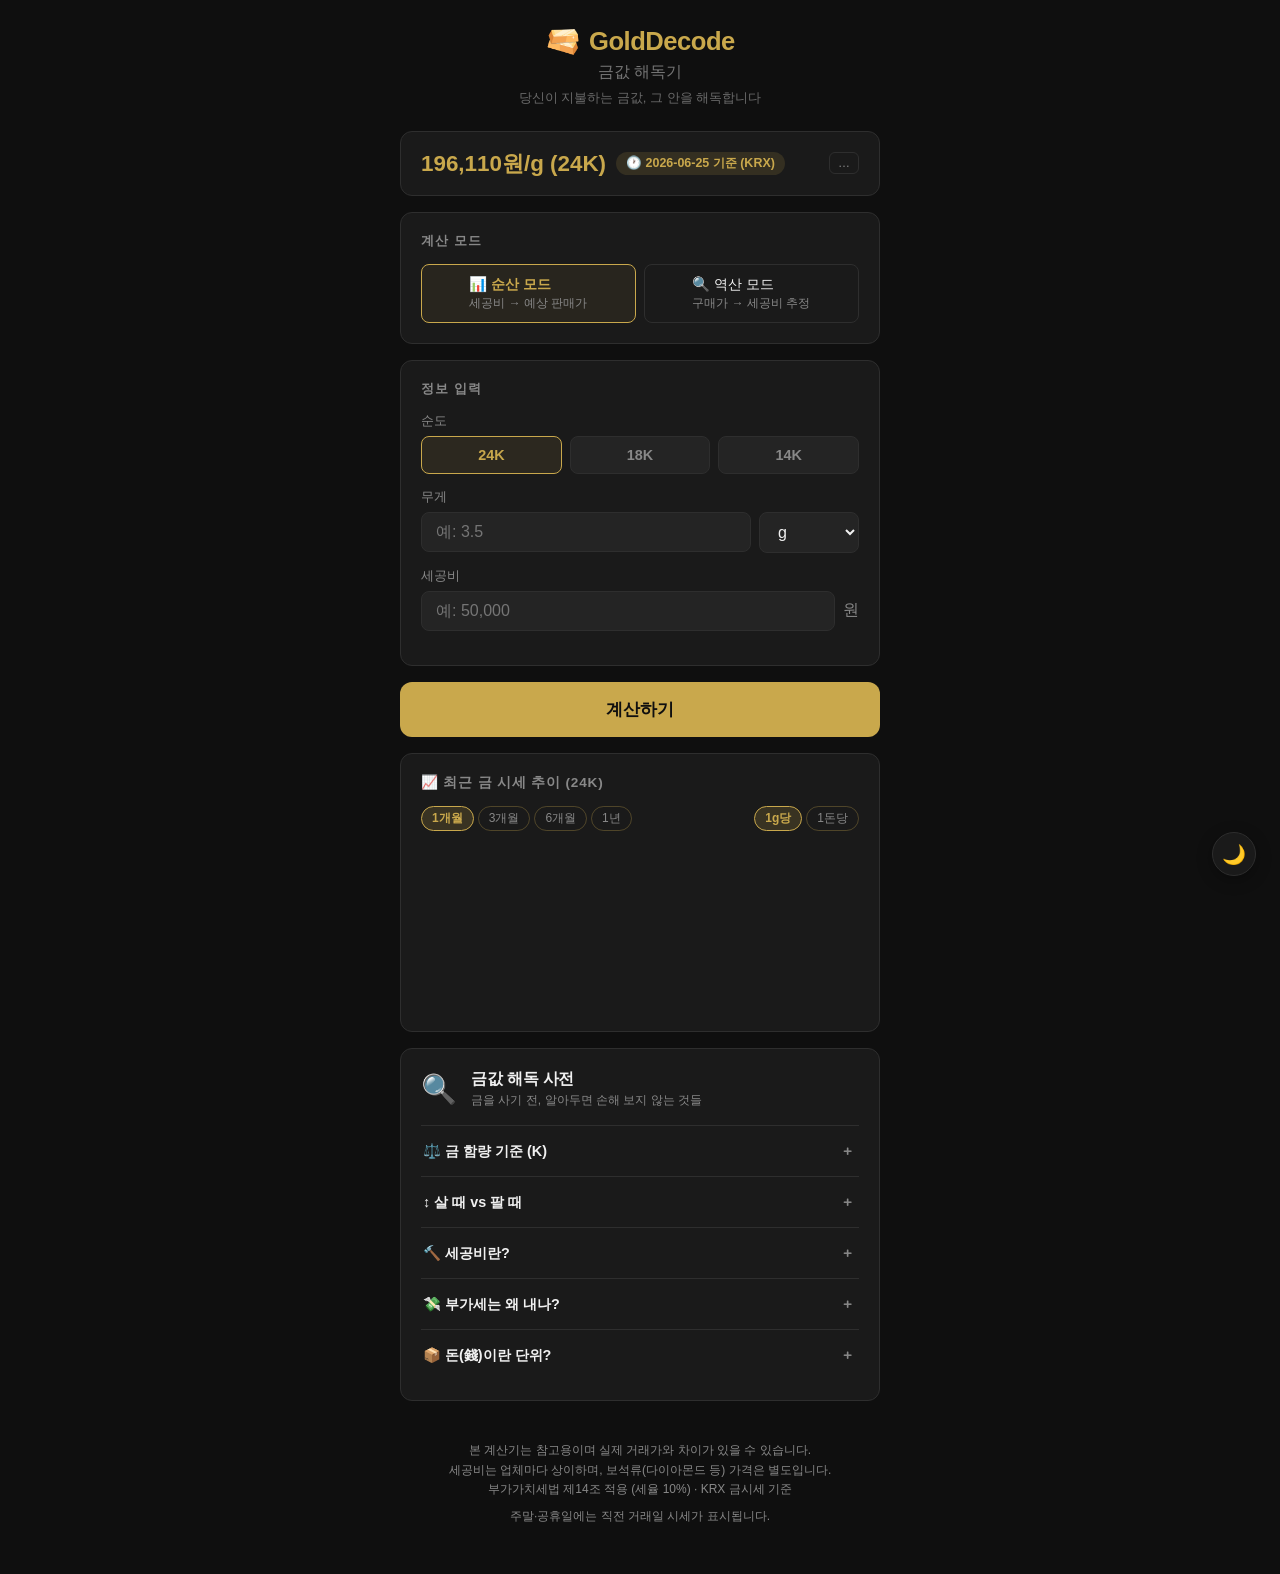
==== index.html @ aa951c3d "Make 1-month the default chart period Set the default chart period to 1 month by moving the 'active'" ====
<!DOCTYPE html>
<html lang="ko">
<head>
  <meta charset="UTF-8" />
  <meta name="viewport" content="width=device-width, initial-scale=1.0" />
  <title>GoldDecode — 금값 해독기</title>
  <meta name="description" content="실시간 금 시세 기반 세공비 역산 · 예상 판매가 계산기" />
  <link rel="icon" href="gold.ico" type="image/x-icon" />
  <link rel="stylesheet" href="style.css" />
</head>
<body>

  <!-- 테마 토글 (우측 하단 고정) -->
  <button id="theme-toggle" class="theme-toggle" title="라이트/다크 모드 전환" aria-label="테마 전환">🌙</button>

  <!-- 헤더 -->
  <header class="app-header">
    <h1 class="app-title"><img src="gold.png" alt="금괴" class="title-icon" />GoldDecode</h1>
    <p class="app-subtitle">금값 해독기</p>
    <p class="app-slogan">당신이 지불하는 금값, 그 안을 해독합니다</p>
  </header>

  <!-- 실시간 시세 카드 -->
  <div class="spot-card">
    <div id="spot-info" style="display:none;">
      <div style="display:flex;align-items:center;gap:10px;flex-wrap:nowrap;min-width:0;">
        <span id="spot-price-display" class="spot-price-text" style="white-space:nowrap;">-</span>
        <span id="spot-badge" class="spot-badge" style="white-space:nowrap;">-</span>
      </div>
      <button id="spot-edit-btn" class="spot-edit-btn" title="시세 직접 입력">…</button>
    </div>
    <div id="spot-manual-row" class="spot-manual-row" style="display:none;">
      <label for="spot-manual">직접 입력</label>
      <input type="text" id="spot-manual" placeholder="예: 196,000" inputmode="numeric" style="max-width:160px;" />
      <span style="font-size:0.85rem;color:var(--text-muted);">원/g</span>
    </div>
  </div>

  <!-- 모드 선택 -->
  <div class="card">
    <div class="card-title">계산 모드</div>
    <div class="mode-toggle">
      <label>
        <input type="radio" name="mode" value="forward" checked />
        <span class="mode-label-text">📊 순산 모드<br/><small style="font-weight:400;color:var(--text-muted);font-size:0.75rem;">세공비 → 예상 판매가</small></span>
      </label>
      <label>
        <input type="radio" name="mode" value="reverse" />
        <span class="mode-label-text">🔍 역산 모드<br/><small style="font-weight:400;color:var(--text-muted);font-size:0.75rem;">구매가 → 세공비 추정</small></span>
      </label>
    </div>
  </div>

  <!-- 입력 폼 -->
  <div class="card">
    <div class="card-title">정보 입력</div>

    <!-- 순도 선택 -->
    <div class="form-row">
      <label class="form-label">순도</label>
      <div class="purity-group">
        <button class="purity-btn active" data-purity="24K">24K</button>
        <button class="purity-btn" data-purity="18K">18K</button>
        <button class="purity-btn" data-purity="14K">14K</button>
      </div>
    </div>

    <!-- 무게 -->
    <div class="form-row">
      <label class="form-label" for="weight-input">무게</label>
      <div class="input-group">
        <input type="number" id="weight-input" placeholder="예: 3.5" min="0" step="0.01" />
        <select id="weight-unit">
          <option value="g">g</option>
          <option value="don">돈</option>
        </select>
      </div>
    </div>

    <!-- 순산 모드 필드 -->
    <div id="forward-fields">
      <div class="form-row">
        <label class="form-label" for="workmanship-input">세공비</label>
        <div class="input-group">
          <input type="text" id="workmanship-input" placeholder="예: 50,000" inputmode="numeric" />
          <span style="color:var(--text-muted);white-space:nowrap;">원</span>
        </div>
      </div>
    </div>

    <!-- 역산 모드 필드 -->
    <div id="reverse-fields" style="display:none;">
      <div class="form-row">
        <label class="form-label" for="actual-price-input">실제 구매가</label>
        <div class="input-group">
          <input type="text" id="actual-price-input" placeholder="예: 750,000" inputmode="numeric" />
          <span style="color:var(--text-muted);white-space:nowrap;">원</span>
        </div>
      </div>
    </div>
  </div>

  <!-- 계산 버튼 -->
  <button class="calc-btn" id="calc-btn">계산하기</button>

  <!-- 결과 -->
  <div class="result-section" id="result-section">
    <div class="card-title">📊 계산 결과</div>
    <div class="result-row">
      <span>순금 원가</span>
      <span class="result-value" id="result-gold-cost">-</span>
    </div>
    <div class="result-row">
      <span>부가세 (10%)</span>
      <span class="result-value" id="result-vat">-</span>
    </div>
    <div class="result-row">
      <span>세공비</span>
      <span class="result-value" id="result-workmanship">-</span>
    </div>
    <div class="result-row total">
      <span>최종 가격</span>
      <span class="result-value" id="result-total">-</span>
    </div>
    <p class="result-note" id="result-note"></p>
  </div>

  <!-- 정보 카드 섹션 -->
  <section class="info-section">

    <!-- 금 시세 추이 (최상단) -->
    <div class="info-card">
      <div class="info-card-title">📈 최근 금 시세 추이 (24K)</div>
      <div class="chart-filters">
        <div class="chart-filter-group" id="chart-period-group">
          <button class="chart-filter-btn active" data-period="1">1개월</button>
          <button class="chart-filter-btn" data-period="3">3개월</button>
          <button class="chart-filter-btn" data-period="6">6개월</button>
          <button class="chart-filter-btn" data-period="12">1년</button>
        </div>
        <div class="chart-filter-group" id="chart-unit-group">
          <button class="chart-filter-btn active" data-unit="g">1g당</button>
          <button class="chart-filter-btn" data-unit="don">1돈당</button>
        </div>
      </div>
      <div class="chart-wrap">
        <svg id="price-chart" width="100%" viewBox="0 0 600 220" preserveAspectRatio="xMidYMid meet"></svg>
        <div id="chart-tooltip" class="chart-tooltip" style="display:none;"></div>
      </div>
      <p class="info-note" id="chart-note"></p>
    </div>

    <!-- 해독 사전 -->
    <div class="info-card dict-card">
      <div class="dict-header">
        <span class="dict-icon">🔍</span>
        <div>
          <div class="dict-title">금값 해독 사전</div>
          <div class="dict-sub">금을 사기 전, 알아두면 손해 보지 않는 것들</div>
        </div>
      </div>

      <details class="dict-item">
        <summary class="dict-summary">⚖️ 금 함량 기준 (K)</summary>
        <div class="dict-body">
          <div class="purity-info-grid">
            <div class="purity-info-item">
              <div class="purity-badge" style="background:rgba(201,168,76,0.2);border-color:var(--gold);">24K</div>
              <div class="purity-detail">
                <span class="purity-pct">99.9%</span>
                <span class="purity-desc">순금. 변형이 쉬워 주로 골드바·투자용</span>
              </div>
            </div>
            <div class="purity-info-item">
              <div class="purity-badge" style="background:rgba(201,168,76,0.12);border-color:#a88c40;">18K</div>
              <div class="purity-detail">
                <span class="purity-pct">75.0%</span>
                <span class="purity-desc">악세사리에 가장 많이 쓰임. 내구성·광택 균형</span>
              </div>
            </div>
            <div class="purity-info-item">
              <div class="purity-badge" style="background:rgba(201,168,76,0.08);border-color:#7a6430;">14K</div>
              <div class="purity-detail">
                <span class="purity-pct">58.5%</span>
                <span class="purity-desc">단단하고 저렴. 일상용 반지·팔찌에 적합</span>
              </div>
            </div>
          </div>
        </div>
      </details>

      <details class="dict-item">
        <summary class="dict-summary">↕️ 살 때 vs 팔 때</summary>
        <div class="dict-body">
          <table class="info-table">
            <thead>
              <tr><th></th><th>살 때</th><th>팔 때</th></tr>
            </thead>
            <tbody>
              <tr><td>기준</td><td>시세 + 부가세 + 세공비</td><td>시세 × 순도 × 무게</td></tr>
              <tr><td>부가세</td><td>포함 (소비자 부담)</td><td>없음</td></tr>
              <tr><td>세공비</td><td>포함</td><td>미포함</td></tr>
              <tr class="info-table-highlight"><td>결론</td><td colspan="2">살 때보다 팔 때 20~40% 손해가 일반적</td></tr>
            </tbody>
          </table>
          <p class="info-note" style="margin-top:10px;">💡 세공비·부가세는 되돌려받지 못해, 구매 직후 되팔면 손실이 큽니다.</p>
        </div>
      </details>

      <details class="dict-item">
        <summary class="dict-summary">🔨 세공비란?</summary>
        <div class="dict-body">
          <p class="dict-text">세공비는 금 원자재를 반지·목걸이 등의 형태로 가공하는 데 드는 인건비·기술료입니다.</p>
          <p class="dict-text">같은 무게의 금이라도 세공비는 디자인 복잡도, 업체, 브랜드에 따라 수만~수십만 원까지 차이가 납니다.</p>
          <p class="info-note" style="margin-top:8px;">💡 순금 원가 대비 세공비 비율이 <strong>30% 이하</strong>면 합리적, <strong>50% 이상</strong>이면 비싼 편입니다.</p>
        </div>
      </details>

      <details class="dict-item">
        <summary class="dict-summary">💸 부가세는 왜 내나?</summary>
        <div class="dict-body">
          <p class="dict-text">금 악세사리는 소비재로 분류되어 구매 시 <strong>부가가치세 10%</strong>가 붙습니다 (부가가치세법 제14조).</p>
          <p class="dict-text">반면 순금 골드바는 금융투자 상품으로 취급해 부가세가 면제되는 경우도 있습니다.</p>
          <p class="info-note" style="margin-top:8px;">💡 팔 때는 부가세를 돌려받지 못합니다. 투자 목적이라면 골드바·KRX 금시장을 고려하세요.</p>
        </div>
      </details>

      <details class="dict-item">
        <summary class="dict-summary">📦 돈(錢)이란 단위?</summary>
        <div class="dict-body">
          <p class="dict-text">돈(錢)은 한국 전통 무게 단위로, <strong>1돈 = 3.75g</strong>입니다.</p>
          <p class="dict-text">금방에서는 보통 돈 단위로 가격을 표시합니다. 예를 들어 반지 한 개가 "2돈짜리"라면 7.5g입니다.</p>
        </div>
      </details>
    </div>

  </section>

  <!-- 푸터 -->
  <footer>
    <p>본 계산기는 참고용이며 실제 거래가와 차이가 있을 수 있습니다.</p>
    <p>세공비는 업체마다 상이하며, 보석류(다이아몬드 등) 가격은 별도입니다.</p>
    <p>부가가치세법 제14조 적용 (세율 10%) · KRX 금시세 기준</p>
    <p style="margin-top:8px;">주말·공휴일에는 직전 거래일 시세가 표시됩니다.</p>
  </footer>

  <script src="config.js"></script>
  <script src="main.js"></script>
</body>
</html>
---- style.css ----
:root {
  --gold: #C9A84C;
  --gold-light: #E8D08A;
  --gold-dark: #8B6914;
  --bg: #0f0f0f;
  --bg-card: #1a1a1a;
  --surface: #1a1a1a;
  --surface2: #242424;
  --border: #2e2e2e;
  --text: #f0f0f0;
  --text-muted: #888;
  --input-bg: #242424;
  --red: #e05252;
  --green: #52c98a;
  --radius: 12px;
  --shadow: 0 4px 24px rgba(0,0,0,0.5);
}

body.light {
  --gold: #8B6A14;
  --gold-light: #C9A84C;
  --gold-dark: #5C4509;
  --bg: #FAFAF8;
  --bg-card: #F0ECE4;
  --surface: #F0ECE4;
  --surface2: #E4DFD6;
  --input-bg: #FFFFFF;
  --border: #D8D2C8;
  --text: #1C1916;
  --text-muted: #6B6257;
  --red: #B83232;
  --green: #2A7A52;
  --shadow: 0 4px 24px rgba(0,0,0,0.07);
}

*, *::before, *::after { box-sizing: border-box; margin: 0; padding: 0; }

body {
  background: var(--bg);
  color: var(--text);
  font-family: 'Pretendard', 'Apple SD Gothic Neo', 'Noto Sans KR', sans-serif;
  min-height: 100vh;
  display: flex;
  flex-direction: column;
  align-items: center;
  padding: 24px 16px 48px;
}

/* ── 헤더 ── */
.app-header {
  width: 100%;
  max-width: 480px;
  text-align: center;
  margin-bottom: 24px;
}

.theme-toggle {
  position: fixed;
  bottom: 24px;
  right: 24px;
  z-index: 100;
  background: var(--surface);
  border: 1px solid var(--border);
  border-radius: 50%;
  width: 44px;
  height: 44px;
  font-size: 1.2rem;
  cursor: pointer;
  display: flex;
  align-items: center;
  justify-content: center;
  box-shadow: 0 4px 16px rgba(0,0,0,0.3);
  transition: background 0.2s, border-color 0.2s, box-shadow 0.2s;
}

.theme-toggle:hover {
  border-color: var(--gold);
  box-shadow: 0 4px 20px rgba(201,168,76,0.3);
}

.app-title {
  font-size: 1.6rem;
  font-weight: 800;
  color: var(--gold);
  letter-spacing: -0.5px;
  display: flex;
  align-items: center;
  justify-content: center;
  gap: 8px;
}

.title-icon {
  width: 1.4em;
  height: 1.4em;
  object-fit: contain;
  flex-shrink: 0;
}

.app-subtitle {
  font-size: 1.0rem;
  font-weight: 500;
  color: var(--text-muted);
  margin-top: 2px;
  opacity: 0.85;
}

.app-slogan {
  font-size: 0.82rem;
  color: var(--text-muted);
  margin-top: 6px;
  opacity: 0.75;
}

/* ── 시세 표시 ── */
.spot-card {
  width: 100%;
  max-width: 480px;
  background: var(--surface);
  border: 1px solid var(--border);
  border-radius: var(--radius);
  padding: 16px 20px;
  margin-bottom: 16px;
}

#spot-info {
  display: flex;
  align-items: center;
  justify-content: space-between;
  flex-wrap: nowrap;
  gap: 8px;
}

.spot-edit-btn {
  background: none;
  border: 1px solid var(--border);
  border-radius: 6px;
  color: var(--text-muted);
  font-size: 0.75rem;
  padding: 3px 8px;
  cursor: pointer;
  white-space: nowrap;
  transition: border-color 0.15s, color 0.15s;
}
.spot-edit-btn:hover { border-color: var(--gold); color: var(--gold); }

.spot-cancel-btn {
  background: none;
  border: 1px solid var(--border);
  border-radius: 6px;
  color: var(--text-muted);
  font-size: 0.8rem;
  padding: 4px 10px;
  cursor: pointer;
  transition: border-color 0.15s;
}
.spot-cancel-btn:hover { border-color: var(--red); color: var(--red); }

.spot-price-text {
  font-size: 1.4rem;
  font-weight: 700;
  color: var(--gold);
}

.spot-badge {
  font-size: 0.78rem;
  padding: 3px 10px;
  border-radius: 100px;
  font-weight: 600;
}
.spot-badge.live { background: rgba(82,201,138,0.15); color: var(--green); }
.spot-badge.cached { background: rgba(201,168,76,0.15); color: var(--gold); }
.spot-badge.error { background: rgba(224,82,82,0.15); color: var(--red); }

.spot-manual-row {
  margin-top: 12px;
  display: flex;
  align-items: center;
  gap: 10px;
}
.spot-manual-row label { font-size: 0.85rem; color: var(--text-muted); white-space: nowrap; }

/* ── 카드 공통 ── */
.card {
  width: 100%;
  max-width: 480px;
  background: var(--surface);
  border: 1px solid var(--border);
  border-radius: var(--radius);
  padding: 20px;
  margin-bottom: 16px;
}

.card-title {
  font-size: 0.8rem;
  font-weight: 700;
  color: var(--text-muted);
  text-transform: uppercase;
  letter-spacing: 0.08em;
  margin-bottom: 14px;
}

/* ── 모드 토글 ── */
.mode-toggle {
  display: flex;
  gap: 8px;
}

.mode-toggle label {
  flex: 1;
  display: flex;
  align-items: center;
  justify-content: center;
  gap: 8px;
  padding: 10px;
  border: 1.5px solid var(--border);
  border-radius: 8px;
  cursor: pointer;
  font-size: 0.9rem;
  transition: border-color 0.15s, background 0.15s;
}

.mode-toggle input[type="radio"] { display: none; }

.mode-toggle input[type="radio"]:checked + .mode-label-text {
  color: var(--gold);
  font-weight: 700;
}

.mode-toggle label:has(input:checked) {
  border-color: var(--gold);
  background: rgba(201,168,76,0.08);
}

/* ── 입력 폼 ── */
.form-row {
  margin-bottom: 14px;
}

.form-label {
  display: block;
  font-size: 0.82rem;
  color: var(--text-muted);
  margin-bottom: 6px;
}

.input-group {
  display: flex;
  gap: 8px;
  align-items: center;
}

input[type="number"], input[type="text"], select {
  background: var(--input-bg, var(--surface2));
  border: 1.5px solid var(--border);
  border-radius: 8px;
  color: var(--text);
  font-size: 1rem;
  padding: 10px 14px;
  outline: none;
  transition: border-color 0.15s;
  width: 100%;
}

input[type="number"]:focus, input[type="text"]:focus, select:focus {
  border-color: var(--gold);
}

select { cursor: pointer; max-width: 100px; }

/* 순도 버튼 */
.purity-group {
  display: flex;
  gap: 8px;
}

.purity-btn {
  flex: 1;
  padding: 10px;
  border: 1.5px solid var(--border);
  border-radius: 8px;
  background: var(--surface2);
  color: var(--text-muted);
  font-size: 0.9rem;
  font-weight: 600;
  cursor: pointer;
  transition: all 0.15s;
}

.purity-btn.active {
  border-color: var(--gold);
  color: var(--gold);
  background: rgba(201,168,76,0.1);
}

/* ── 계산 버튼 ── */
.calc-btn {
  width: 100%;
  max-width: 480px;
  padding: 16px;
  background: var(--gold);
  color: var(--bg);
  border: none;
  border-radius: var(--radius);
  font-size: 1.05rem;
  font-weight: 800;
  cursor: pointer;
  transition: background 0.15s, transform 0.1s;
  margin-bottom: 16px;
}

.calc-btn:hover { background: var(--gold-light); }
.calc-btn:active { transform: scale(0.98); }

/* ── 결과 ── */
.result-section {
  width: 100%;
  max-width: 480px;
  background: var(--surface);
  border: 1.5px solid var(--gold-dark);
  border-radius: var(--radius);
  padding: 20px;
  display: none;
}

.result-section.animate-in {
  animation: fadeUp 0.25s ease;
}

@keyframes fadeUp {
  from { opacity: 0; transform: translateY(10px); }
  to   { opacity: 1; transform: translateY(0); }
}

.result-row {
  display: flex;
  justify-content: space-between;
  align-items: center;
  padding: 8px 0;
  border-bottom: 1px solid var(--border);
  font-size: 0.95rem;
}

.result-row:last-of-type { border-bottom: none; }

.result-row.total {
  font-size: 1.15rem;
  font-weight: 800;
  color: var(--gold);
  padding-top: 12px;
  margin-top: 4px;
  border-top: 1.5px solid var(--gold-dark);
}

.result-value { font-variant-numeric: tabular-nums; }
.result-value.negative { color: var(--red); }

.result-note {
  font-size: 0.8rem;
  color: var(--red);
  margin-top: 10px;
  display: none;
}

/* ── 정보 카드 섹션 ── */
.info-section {
  width: 100%;
  max-width: 480px;
  display: flex;
  flex-direction: column;
  gap: 16px;
  margin-bottom: 16px;
}

.info-card {
  background: var(--surface);
  border: 1px solid var(--border);
  border-radius: var(--radius);
  padding: 20px;
}

.info-card-title {
  font-size: 0.85rem;
  font-weight: 700;
  color: var(--text-muted);
  text-transform: uppercase;
  letter-spacing: 0.06em;
  margin-bottom: 14px;
}

/* 순도 카드 */
.purity-info-grid { display: flex; flex-direction: column; gap: 10px; }

.purity-info-item {
  display: flex;
  align-items: center;
  gap: 12px;
}

.purity-badge {
  width: 40px;
  height: 40px;
  border: 1.5px solid;
  border-radius: 8px;
  display: flex;
  align-items: center;
  justify-content: center;
  font-size: 0.8rem;
  font-weight: 800;
  color: var(--gold);
  flex-shrink: 0;
}

.purity-detail { display: flex; flex-direction: column; gap: 2px; }
.purity-pct { font-size: 1rem; font-weight: 700; color: var(--text); }
.purity-desc { font-size: 0.78rem; color: var(--text-muted); }

/* 테이블 */
.info-table {
  width: 100%;
  border-collapse: collapse;
  font-size: 0.82rem;
}

.info-table th, .info-table td {
  padding: 7px 8px;
  text-align: left;
  border-bottom: 1px solid var(--border);
}

.info-table th {
  color: var(--text-muted);
  font-weight: 600;
  font-size: 0.78rem;
}

.info-table td:not(:first-child) { color: var(--text); }
.info-table td:first-child { color: var(--text-muted); white-space: nowrap; }

.info-table-highlight td {
  color: var(--gold) !important;
  font-weight: 600;
  border-bottom: none;
}

.info-note {
  font-size: 0.78rem;
  color: var(--text-muted);
  margin-top: 10px;
  line-height: 1.5;
}

/* ── 해독 사전 ── */
.dict-card { padding: 20px; }

.dict-header {
  display: flex;
  align-items: center;
  gap: 14px;
  margin-bottom: 16px;
}

.dict-icon { font-size: 1.8rem; flex-shrink: 0; }

.dict-title {
  font-size: 1rem;
  font-weight: 800;
  color: var(--text);
  letter-spacing: -0.2px;
}

.dict-sub {
  font-size: 0.76rem;
  color: var(--text-muted);
  margin-top: 2px;
  line-height: 1.4;
}

.dict-item {
  border-top: 1px solid var(--border);
}

.dict-item:last-child {
  border-bottom: none;
}

.dict-summary {
  list-style: none;
  display: flex;
  justify-content: space-between;
  align-items: center;
  padding: 13px 2px;
  font-size: 0.9rem;
  font-weight: 600;
  color: var(--text);
  cursor: pointer;
  user-select: none;
  transition: color 0.15s;
}

.dict-summary::-webkit-details-marker { display: none; }

.dict-summary::after {
  content: '﹢';
  font-size: 1.1rem;
  color: var(--text-muted);
  transition: transform 0.2s, color 0.15s;
  flex-shrink: 0;
}

.dict-item[open] > .dict-summary { color: var(--gold); }
.dict-item[open] > .dict-summary::after {
  content: '﹣';
  color: var(--gold);
}

.dict-summary:hover { color: var(--gold); }

.dict-body {
  padding: 21px 14px 25px;
  margin: 0 -2px 4px;
  background: var(--surface2);
  border-radius: 8px;
  animation: dictOpen 0.2s ease;
}

@keyframes dictOpen {
  from { opacity: 0; transform: translateY(-4px); }
  to   { opacity: 1; transform: translateY(0); }
}

.dict-text {
  font-size: 0.83rem;
  color: var(--text-muted);
  line-height: 1.65;
  margin-bottom: 6px;
}

.dict-text strong { color: var(--text); font-weight: 700; }

/* 차트 */
.chart-wrap {
  margin-top: 4px;
  position: relative;
}

#price-chart {
  display: block;
  width: 100%;
  height: auto;
  aspect-ratio: 600 / 220;
  overflow: visible;
}

.chart-filters {
  display: flex;
  justify-content: space-between;
  align-items: center;
  margin-bottom: 10px;
  gap: 8px;
}

.chart-filter-group {
  display: flex;
  gap: 4px;
}

.chart-filter-btn {
  padding: 3px 10px;
  font-size: 0.75rem;
  border-radius: 20px;
  border: 1px solid rgba(201,168,76,0.3);
  background: transparent;
  color: var(--text-muted);
  cursor: pointer;
  transition: background 0.15s, color 0.15s, border-color 0.15s;
}

.chart-filter-btn:hover {
  border-color: var(--gold);
  color: var(--gold);
}

.chart-filter-btn.active {
  background: rgba(201,168,76,0.18);
  border-color: var(--gold);
  color: var(--gold);
  font-weight: 600;
}

.chart-tooltip {
  position: absolute;
  display: flex;
  flex-direction: column;
  gap: 2px;
  background: var(--surface);
  border: 1px solid rgba(201,168,76,0.6);
  border-radius: 7px;
  padding: 5px 11px;
  pointer-events: none;
  z-index: 10;
  white-space: nowrap;
  box-shadow: 0 4px 16px rgba(0,0,0,0.5);
  backdrop-filter: blur(4px);
}

.tip-date  { font-size: 0.72rem; color: var(--text-muted); }
.tip-price { font-size: 0.88rem; font-weight: 600; color: var(--gold); }

/* ── 푸터 ── */
footer {
  width: 100%;
  max-width: 480px;
  text-align: center;
  font-size: 0.75rem;
  color: var(--text-muted);
  margin-top: 24px;
  line-height: 1.6;
}

/* ── 반응형 ── */
@media (max-width: 360px) {
  .app-title { font-size: 1.35rem; }
  .spot-price-text { font-size: 1.15rem; }
}
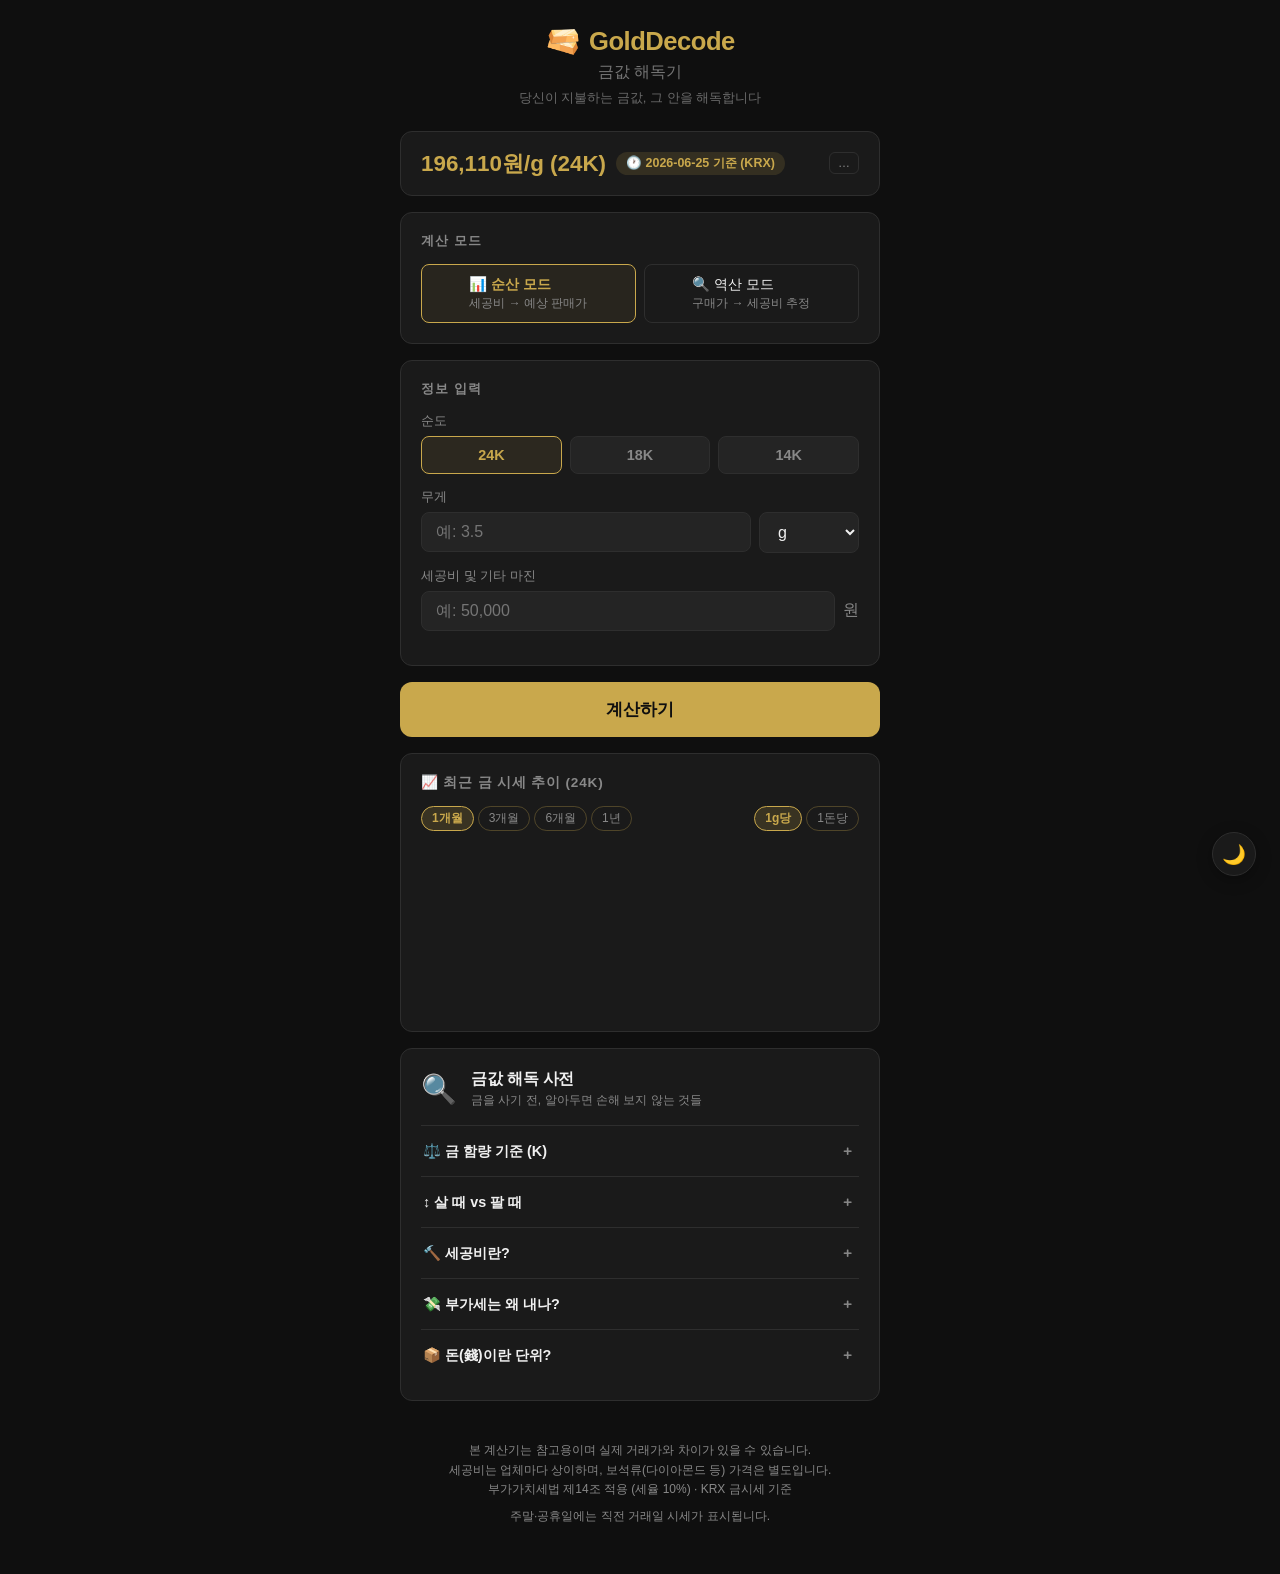
==== commit 819cfeff: "표현 수정" ====
--- a/index.html
+++ b/index.html
@@ -80,7 +80,7 @@
     <!-- 순산 모드 필드 -->
     <div id="forward-fields">
       <div class="form-row">
-        <label class="form-label" for="workmanship-input">세공비</label>
+        <label class="form-label" for="workmanship-input">세공비 및 기타 마진</label>
         <div class="input-group">
           <input type="text" id="workmanship-input" placeholder="예: 50,000" inputmode="numeric" />
           <span style="color:var(--text-muted);white-space:nowrap;">원</span>
@@ -115,7 +115,7 @@
       <span class="result-value" id="result-vat">-</span>
     </div>
     <div class="result-row">
-      <span>세공비</span>
+      <span>세공비 및 기타 마진</span>
       <span class="result-value" id="result-workmanship">-</span>
     </div>
     <div class="result-row total">
--- a/style.css
+++ b/style.css
@@ -320,6 +320,7 @@
   border-radius: var(--radius);
   padding: 20px;
   display: none;
+  margin-bottom: 16px;
 }
 
 .result-section.animate-in {
@@ -341,6 +342,8 @@
 }
 
 .result-row:last-of-type { border-bottom: none; }
+.result-row.total + .result-row,
+.result-row:has(+ .result-row.total) { border-bottom: none; }
 
 .result-row.total {
   font-size: 1.15rem;
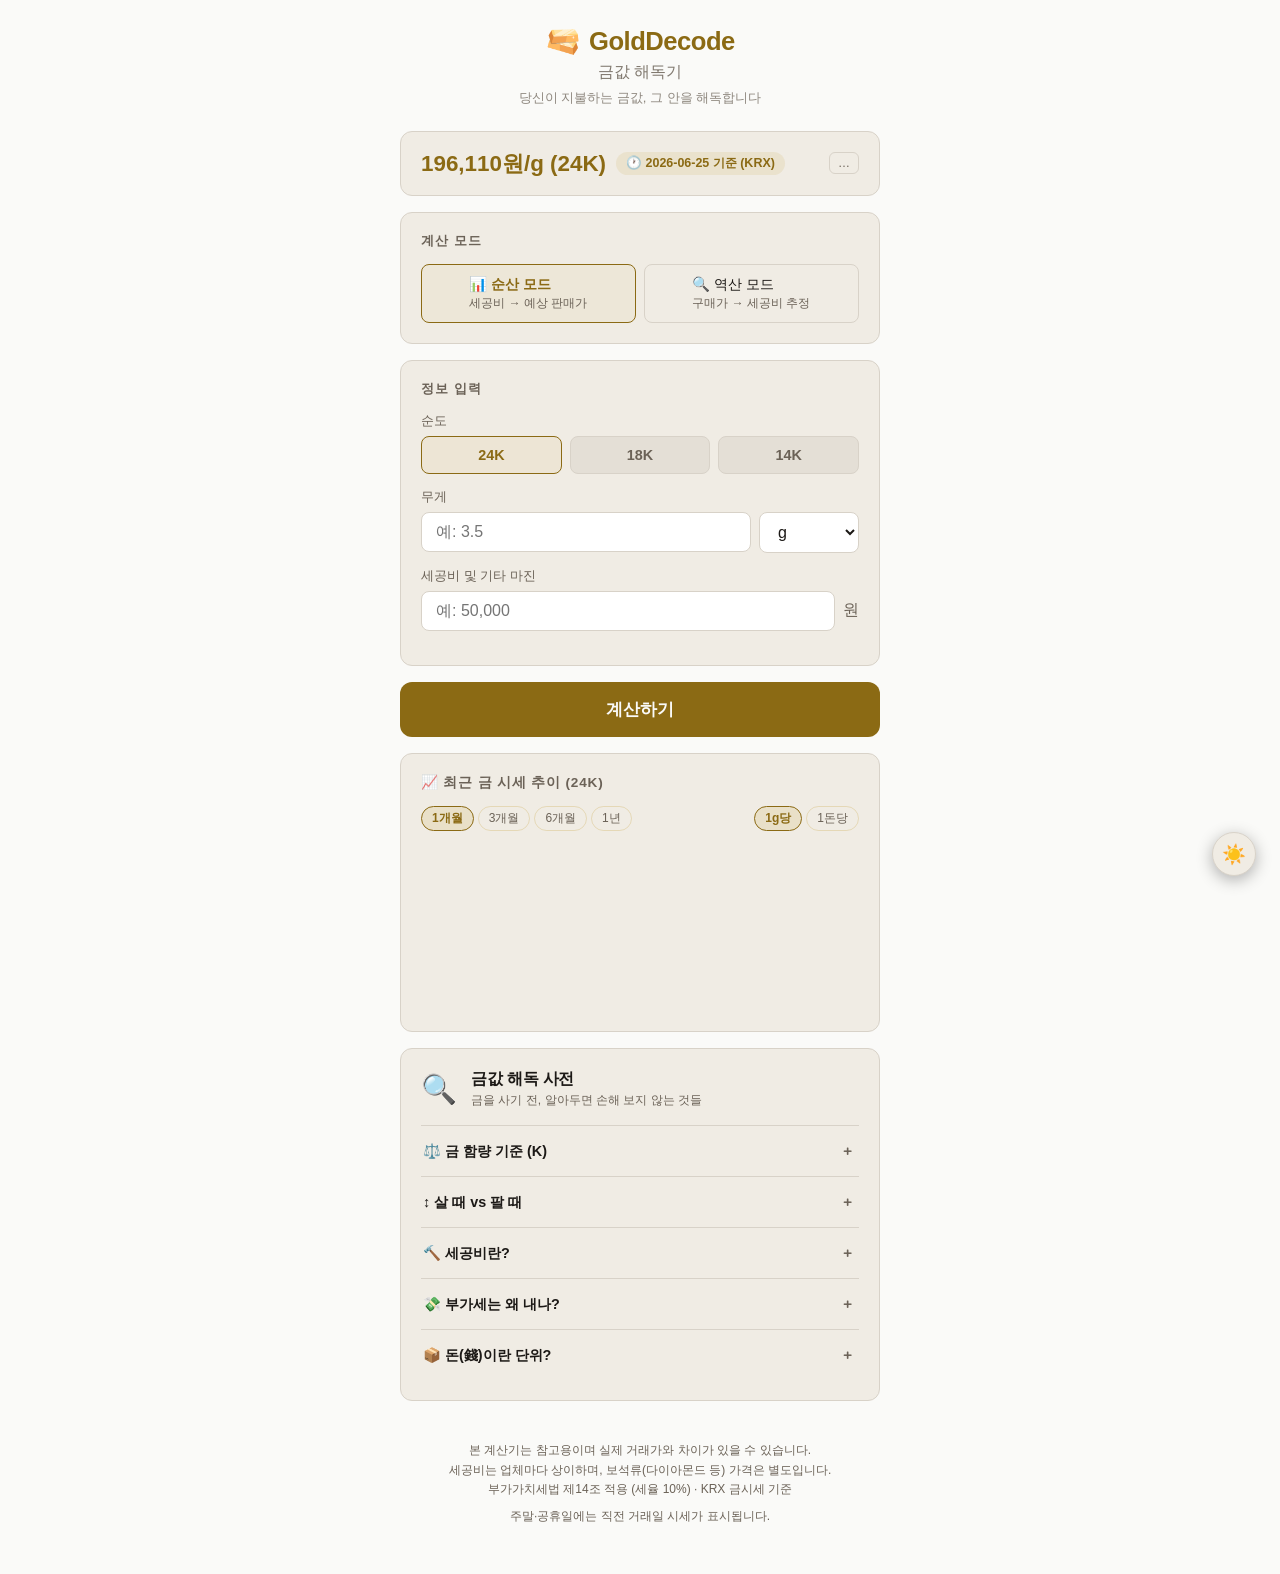
==== commit 9371b15d: "Clarify margins, fix theme toggle and CSS vars Update user-facing text to clarify that '세공비 및 기타 마진'" ====
--- a/index.html
+++ b/index.html
@@ -210,9 +210,9 @@
       <details class="dict-item">
         <summary class="dict-summary">🔨 세공비란?</summary>
         <div class="dict-body">
-          <p class="dict-text">세공비는 금 원자재를 반지·목걸이 등의 형태로 가공하는 데 드는 인건비·기술료입니다.</p>
-          <p class="dict-text">같은 무게의 금이라도 세공비는 디자인 복잡도, 업체, 브랜드에 따라 수만~수십만 원까지 차이가 납니다.</p>
-          <p class="info-note" style="margin-top:8px;">💡 순금 원가 대비 세공비 비율이 <strong>30% 이하</strong>면 합리적, <strong>50% 이상</strong>이면 비싼 편입니다.</p>
+          <p class="dict-text">세공비는 금 원자재를 반지·목걸이 등의 형태로 가공하는 데 드는 인건비·기술료입니다. 그러나 실제 구매가에는 세공비 외에도 업체 마진, 브랜드 프리미엄, 보석 세팅비 등 다양한 비용이 포함됩니다.</p>
+          <p class="dict-text">이 앱의 <strong>세공비 및 기타 마진</strong>은 순금 원가와 부가세를 제외한 나머지 금액으로, 실제 세공비뿐 아니라 이러한 부가 비용을 모두 포함한 수치입니다.</p>
+          <p class="info-note" style="margin-top:8px;">💡 세공비·마진은 업체, 디자인, 브랜드에 따라 크게 다릅니다. 이 수치는 금 원가 외 비용을 파악하는 참고 지표로 활용하세요.</p>
         </div>
       </details>
 
--- a/style.css
+++ b/style.css
@@ -1,22 +1,4 @@
 :root {
-  --gold: #C9A84C;
-  --gold-light: #E8D08A;
-  --gold-dark: #8B6914;
-  --bg: #0f0f0f;
-  --bg-card: #1a1a1a;
-  --surface: #1a1a1a;
-  --surface2: #242424;
-  --border: #2e2e2e;
-  --text: #f0f0f0;
-  --text-muted: #888;
-  --input-bg: #242424;
-  --red: #e05252;
-  --green: #52c98a;
-  --radius: 12px;
-  --shadow: 0 4px 24px rgba(0,0,0,0.5);
-}
-
-body.light {
   --gold: #8B6A14;
   --gold-light: #C9A84C;
   --gold-dark: #5C4509;
@@ -30,7 +12,25 @@
   --text-muted: #6B6257;
   --red: #B83232;
   --green: #2A7A52;
+  --radius: 12px;
   --shadow: 0 4px 24px rgba(0,0,0,0.07);
+}
+
+body.dark {
+  --gold: #C9A84C;
+  --gold-light: #E8D08A;
+  --gold-dark: #8B6914;
+  --bg: #0f0f0f;
+  --bg-card: #1a1a1a;
+  --surface: #1a1a1a;
+  --surface2: #242424;
+  --input-bg: #242424;
+  --border: #2e2e2e;
+  --text: #f0f0f0;
+  --text-muted: #888;
+  --red: #e05252;
+  --green: #52c98a;
+  --shadow: 0 4px 24px rgba(0,0,0,0.5);
 }
 
 *, *::before, *::after { box-sizing: border-box; margin: 0; padding: 0; }
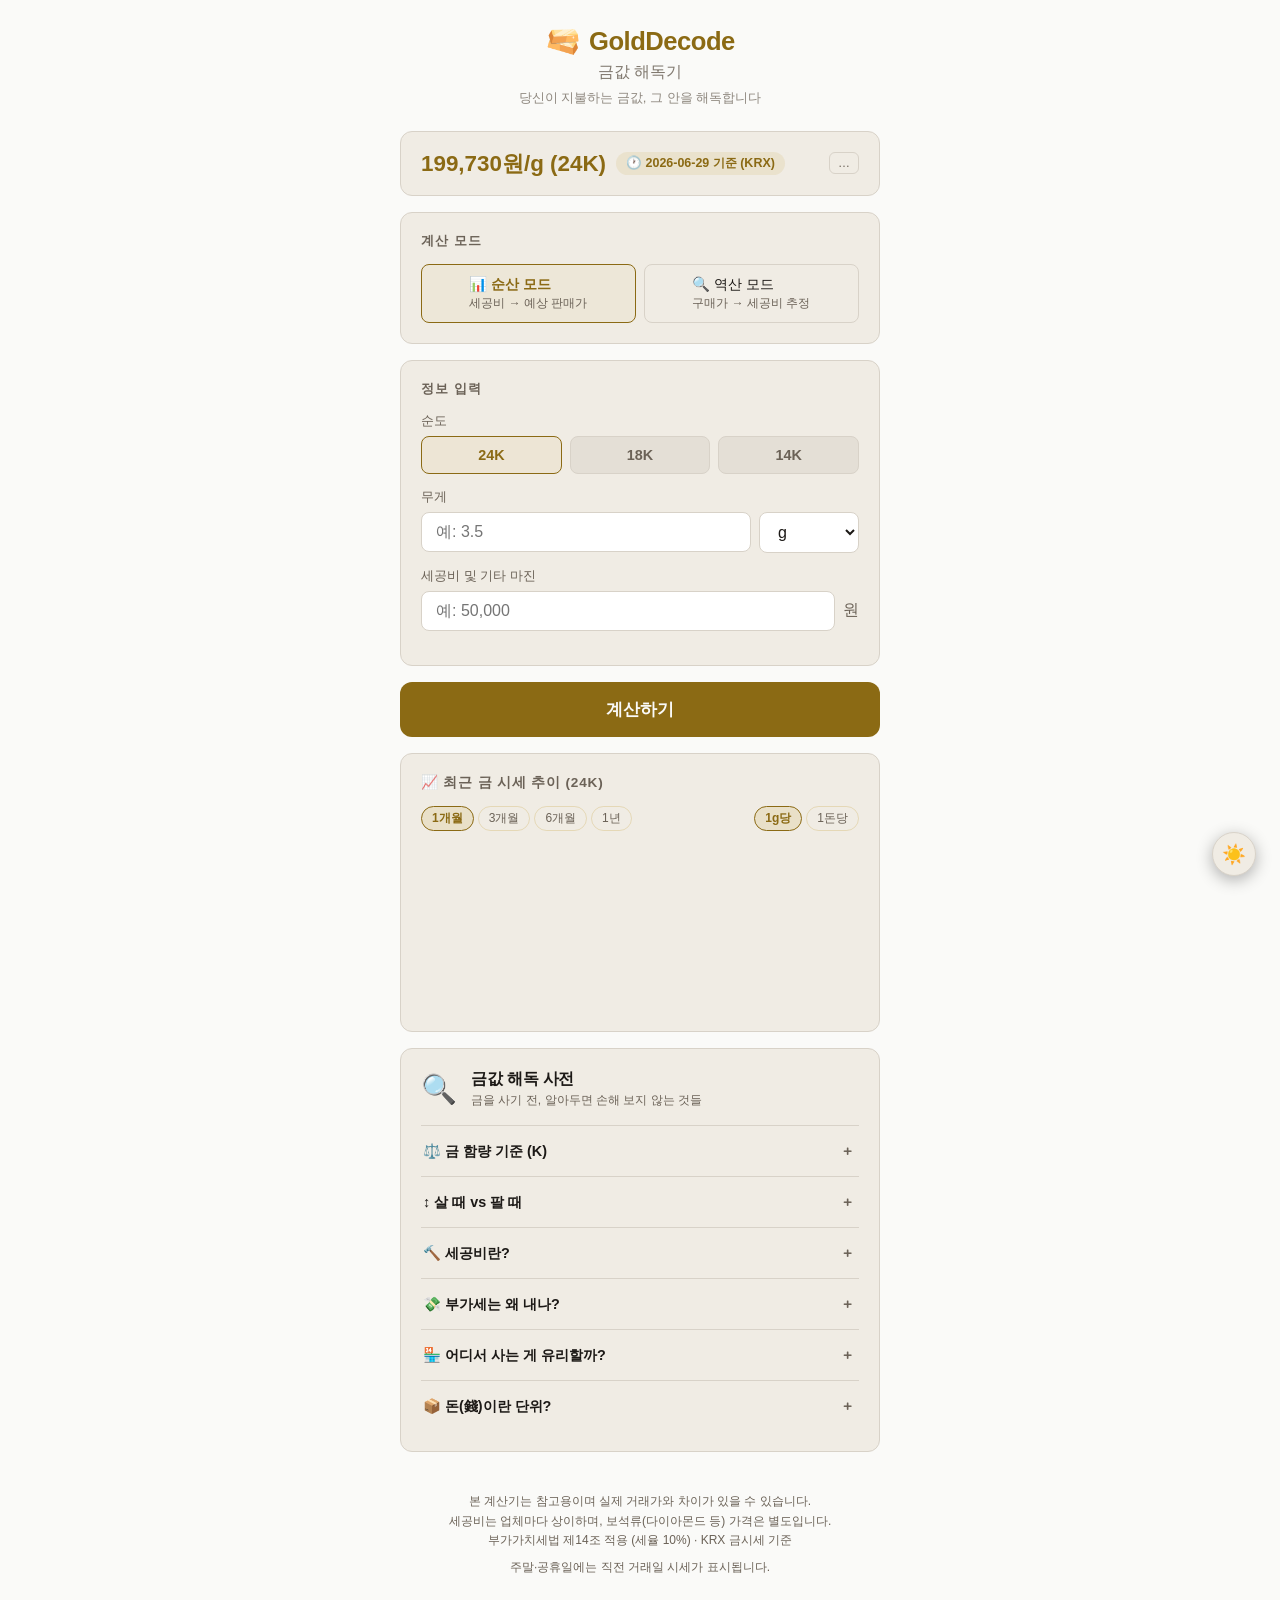
==== commit 0db41cf7: "feat: 금값 해독 사전 — 어디서 사는 게 유리할까 항목 추가" ====
--- a/index.html
+++ b/index.html
@@ -226,6 +226,25 @@
       </details>
 
       <details class="dict-item">
+        <summary class="dict-summary">🏪 어디서 사는 게 유리할까?</summary>
+        <div class="dict-body">
+          <table class="info-table">
+            <thead>
+              <tr><th>구매처</th><th>특징</th><th>가격 수준</th></tr>
+            </thead>
+            <tbody>
+              <tr><td>동네 금은방</td><td>흥정 가능, 세공비 협의 여지 있음</td><td>중간</td></tr>
+              <tr><td>백화점·브랜드</td><td>AS·교환 보장, 브랜드 프리미엄 포함</td><td>높음</td></tr>
+              <tr><td>KRX 금 시장</td><td>시세 그대로 거래, 투자용 골드바만 가능</td><td>가장 낮음</td></tr>
+              <tr><td>한국금거래소</td><td>온라인 시세 기반, 실물 골드바 구매 가능</td><td>낮음</td></tr>
+              <tr class="info-table-highlight"><td>결론</td><td colspan="2">악세사리 목적이면 금은방, 투자 목적이면 KRX·한국금거래소가 유리</td></tr>
+            </tbody>
+          </table>
+          <p class="info-note" style="margin-top:10px;">💡 백화점·브랜드는 AS와 디자인에 값을 지불하는 구조입니다. 순금 원가 비율이 낮을수록 브랜드 프리미엄이 높습니다.</p>
+        </div>
+      </details>
+
+      <details class="dict-item">
         <summary class="dict-summary">📦 돈(錢)이란 단위?</summary>
         <div class="dict-body">
           <p class="dict-text">돈(錢)은 한국 전통 무게 단위로, <strong>1돈 = 3.75g</strong>입니다.</p>
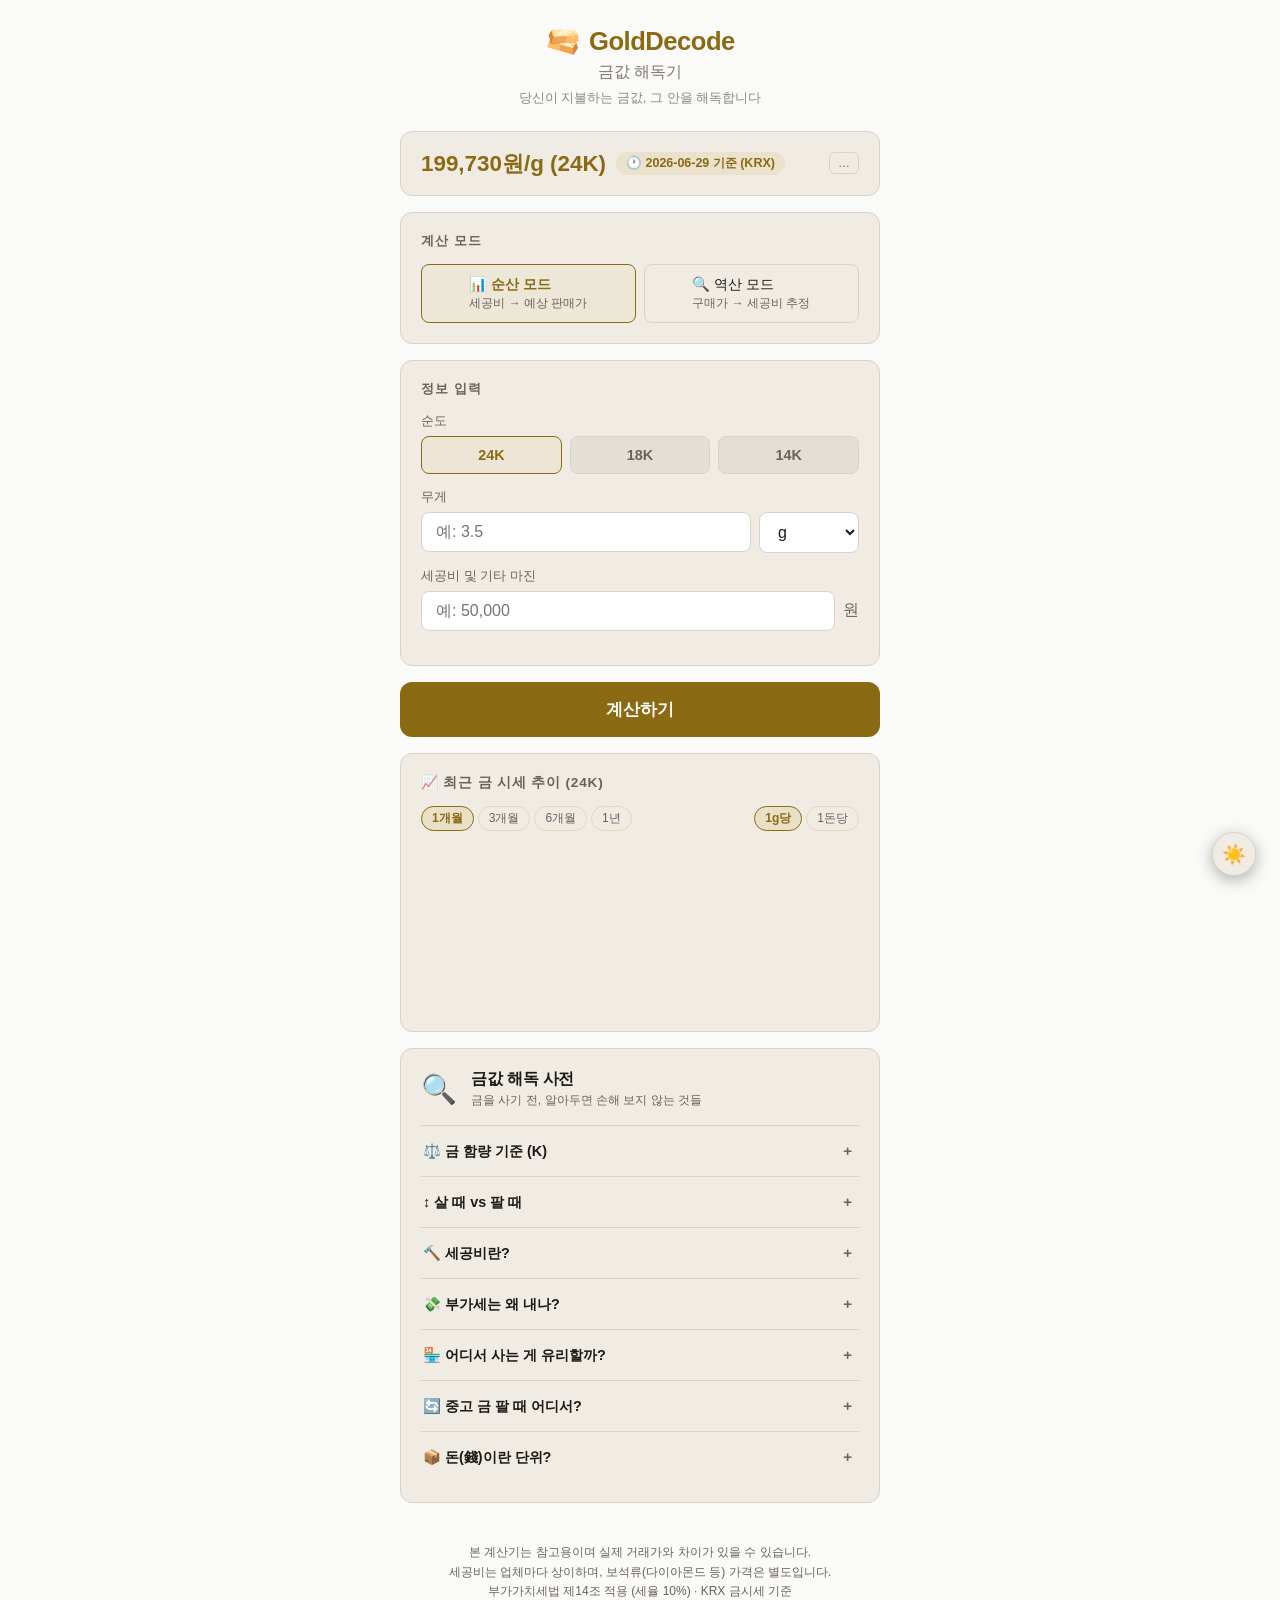
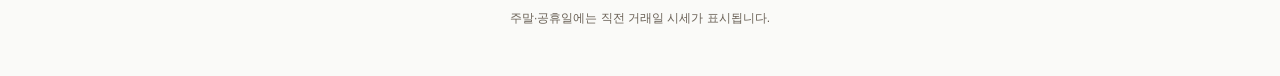
==== commit d89ad8ec: "feat: 금값 해독 사전 — 중고 금 팔 때 어디서 항목 추가" ====
--- a/index.html
+++ b/index.html
@@ -245,6 +245,24 @@
       </details>
 
       <details class="dict-item">
+        <summary class="dict-summary">🔄 중고 금 팔 때 어디서?</summary>
+        <div class="dict-body">
+          <table class="info-table">
+            <thead>
+              <tr><th>판매처</th><th>특징</th><th>회수율</th></tr>
+            </thead>
+            <tbody>
+              <tr><td>동네 금은방</td><td>즉시 현금, 감정 후 매입. 가게마다 차이 큼</td><td>시세의 95~98%</td></tr>
+              <tr><td>한국금거래소</td><td>공시 매입가 기준, 온라인 접수 가능</td><td>시세의 97~99%</td></tr>
+              <tr><td>KRX 금 시장</td><td>골드바 한정. 수수료 낮고 투명한 거래</td><td>시세의 99%+</td></tr>
+              <tr class="info-table-highlight"><td>주의</td><td colspan="2">악세사리는 녹여서 순금만 평가 — 세공비·보석 가치는 돌려받지 못함</td></tr>
+            </tbody>
+          </table>
+          <p class="info-note" style="margin-top:10px;">💡 여러 곳에서 감정을 받아보고 가장 높은 곳에 파는 것이 유리합니다. 단골 금은방은 시세를 더 쳐주기도 합니다.</p>
+        </div>
+      </details>
+
+      <details class="dict-item">
         <summary class="dict-summary">📦 돈(錢)이란 단위?</summary>
         <div class="dict-body">
           <p class="dict-text">돈(錢)은 한국 전통 무게 단위로, <strong>1돈 = 3.75g</strong>입니다.</p>
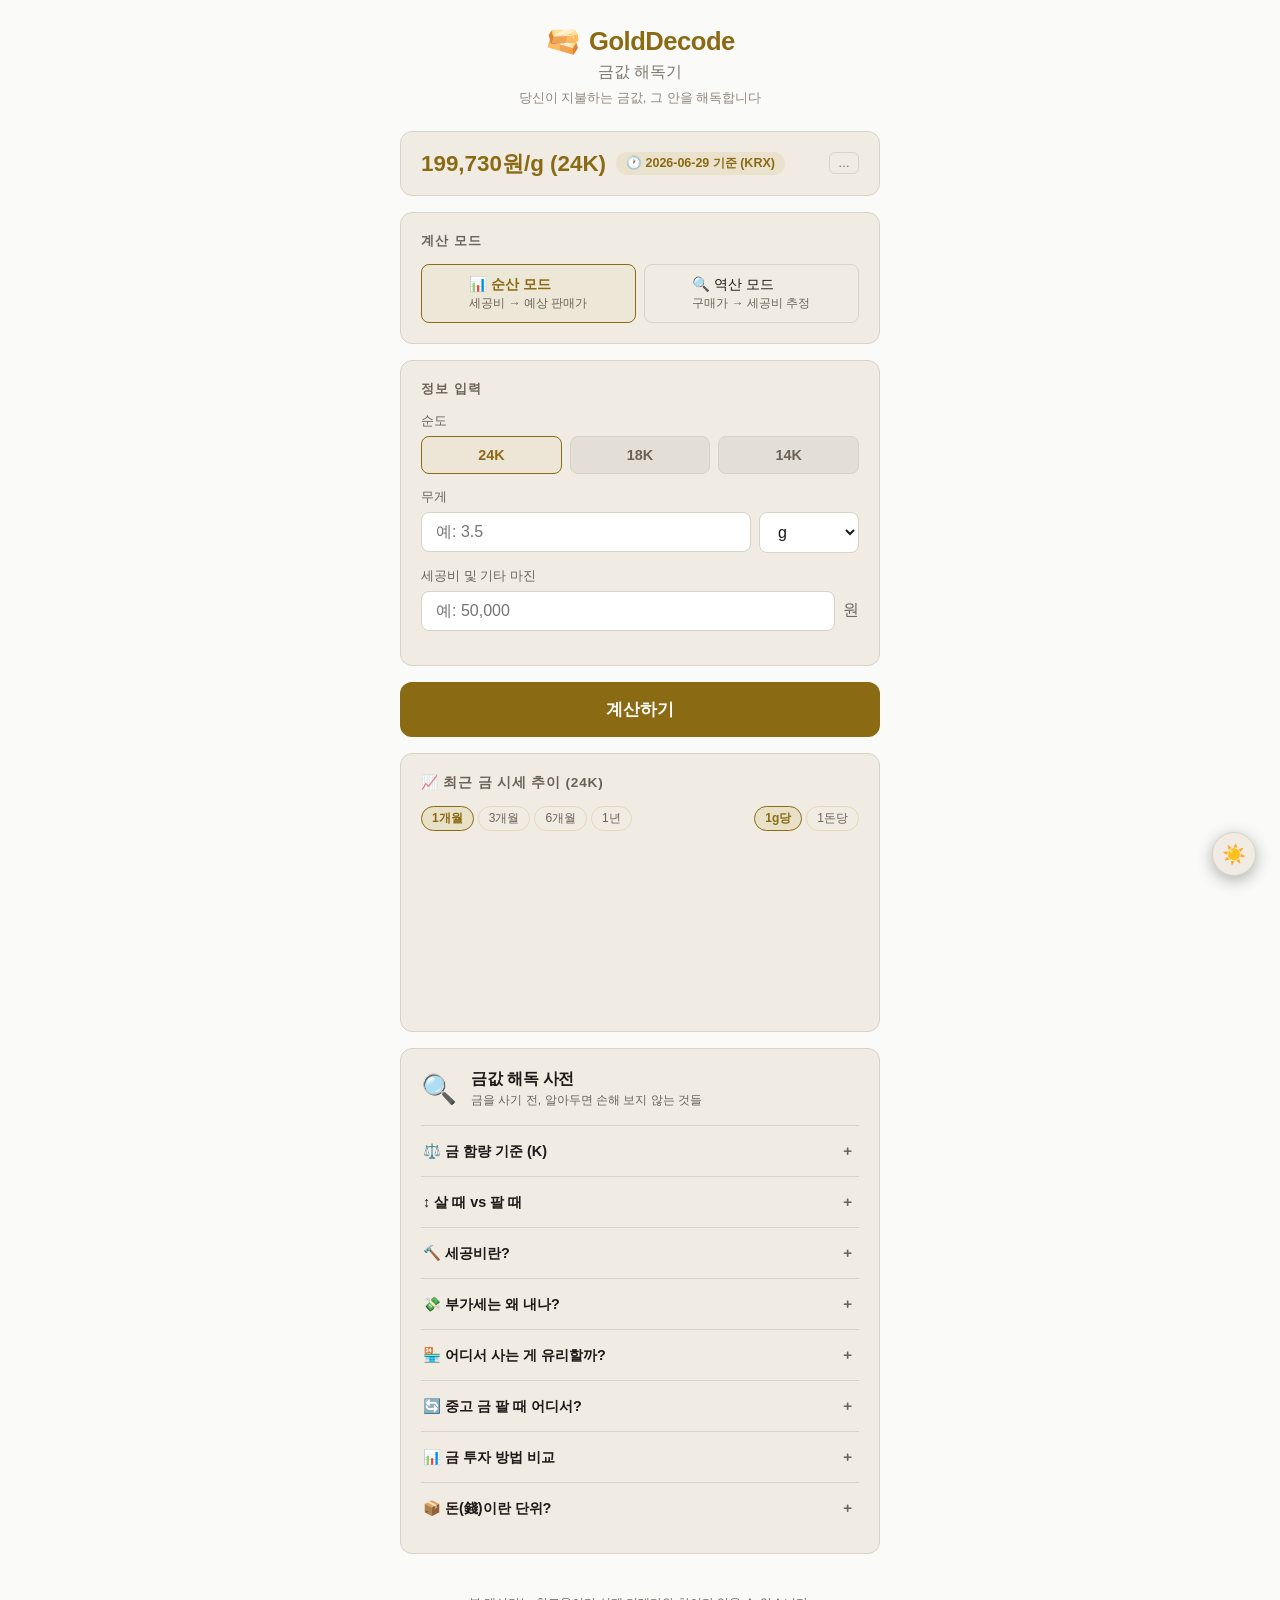
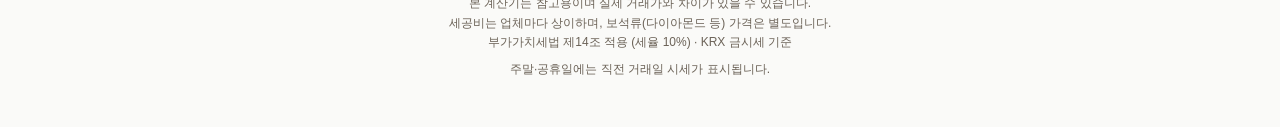
==== commit c5d03eb6: "feat: 금값 해독 사전 — 금 투자 방법 비교 항목 추가" ====
--- a/index.html
+++ b/index.html
@@ -263,6 +263,25 @@
       </details>
 
       <details class="dict-item">
+        <summary class="dict-summary">📊 금 투자 방법 비교</summary>
+        <div class="dict-body">
+          <table class="info-table">
+            <thead>
+              <tr><th>방법</th><th>장점</th><th>단점</th></tr>
+            </thead>
+            <tbody>
+              <tr><td>실물 골드바</td><td>직접 보유, 부도 위험 없음</td><td>부가세 10%, 보관 비용</td></tr>
+              <tr><td>KRX 금 시장</td><td>부가세 면제, 실물 인출 가능</td><td>증권 계좌 필요, 거래시간 제한</td></tr>
+              <tr><td>금 ETF</td><td>소액 투자, 주식처럼 간편 거래</td><td>실물 없음, 운용 수수료 발생</td></tr>
+              <tr><td>금 통장</td><td>은행에서 간편 가입, 소액 가능</td><td>이자 없음, 매매 수수료 발생</td></tr>
+              <tr class="info-table-highlight"><td>결론</td><td colspan="2">투자 목적이면 KRX 금 시장이 수수료·세금 면에서 가장 유리</td></tr>
+            </tbody>
+          </table>
+          <p class="info-note" style="margin-top:10px;">💡 금 투자 수익은 매매차익 기준. 금 ETF·통장은 배당소득세가 붙을 수 있으니 세금 구조도 확인하세요.</p>
+        </div>
+      </details>
+
+      <details class="dict-item">
         <summary class="dict-summary">📦 돈(錢)이란 단위?</summary>
         <div class="dict-body">
           <p class="dict-text">돈(錢)은 한국 전통 무게 단위로, <strong>1돈 = 3.75g</strong>입니다.</p>
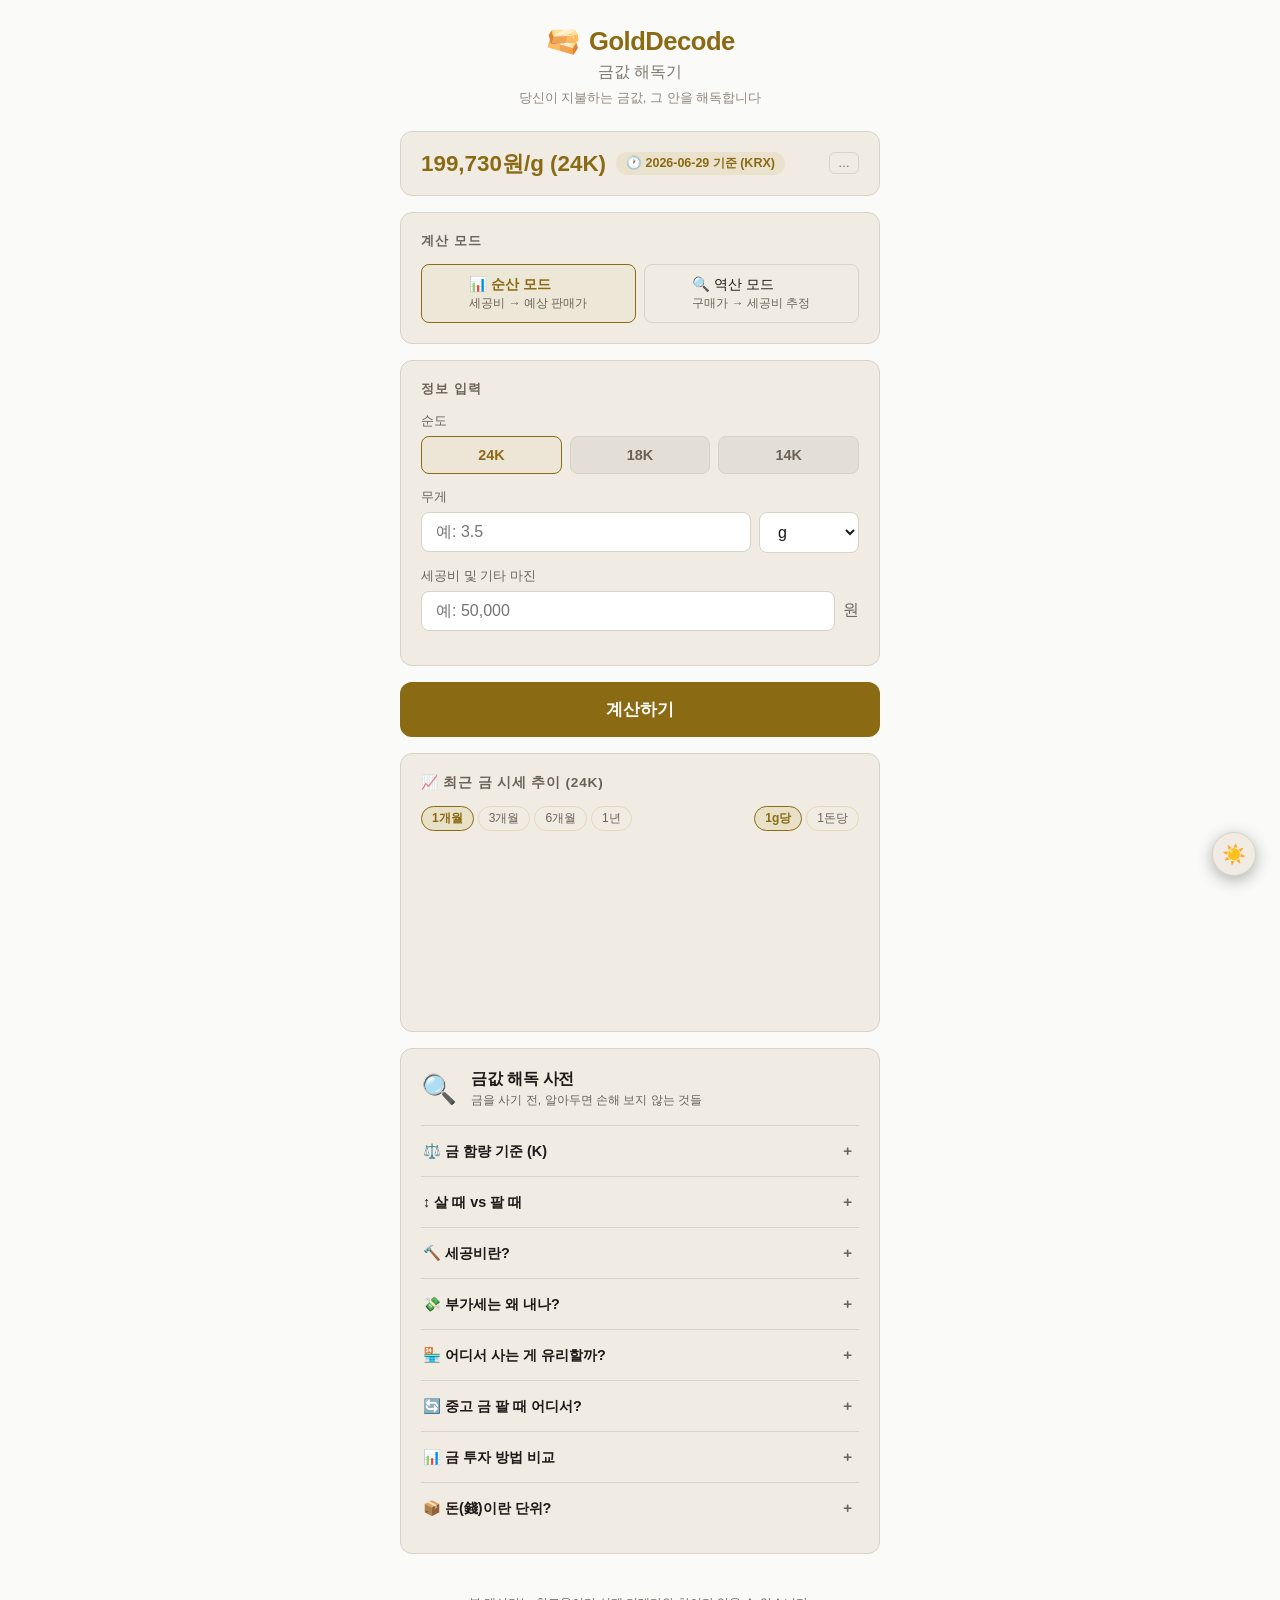
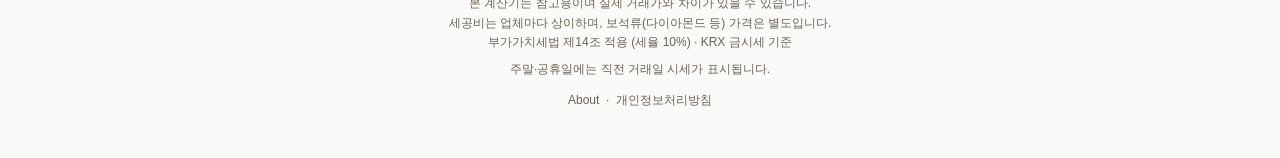
==== commit 0430d344: "feat: About 및 개인정보처리방침 페이지 추가, 푸터 링크 연결" ====
--- a/index.html
+++ b/index.html
@@ -221,7 +221,7 @@
         <div class="dict-body">
           <p class="dict-text">금 악세사리는 소비재로 분류되어 구매 시 <strong>부가가치세 10%</strong>가 붙습니다 (부가가치세법 제14조).</p>
           <p class="dict-text">반면 순금 골드바는 금융투자 상품으로 취급해 부가세가 면제되는 경우도 있습니다.</p>
-          <p class="info-note" style="margin-top:8px;">💡 팔 때는 부가세를 돌려받지 못합니다. 투자 목적이라면 골드바·KRX 금시장을 고려하세요.</p>
+          <p class="info-note" style="margin-top:8px;">💡 팔 때는 부가세를 돌려받지 못합니다. 투자 목적이라면 부가세가 면제되는 KRX 금 시장을 고려하세요.</p>
         </div>
       </details>
 
@@ -298,6 +298,11 @@
     <p>세공비는 업체마다 상이하며, 보석류(다이아몬드 등) 가격은 별도입니다.</p>
     <p>부가가치세법 제14조 적용 (세율 10%) · KRX 금시세 기준</p>
     <p style="margin-top:8px;">주말·공휴일에는 직전 거래일 시세가 표시됩니다.</p>
+    <p style="margin-top:12px;">
+      <a href="about.html" style="color:var(--text-muted);text-decoration:none;">About</a>
+      &nbsp;·&nbsp;
+      <a href="privacy.html" style="color:var(--text-muted);text-decoration:none;">개인정보처리방침</a>
+    </p>
   </footer>
 
   <script src="config.js"></script>
